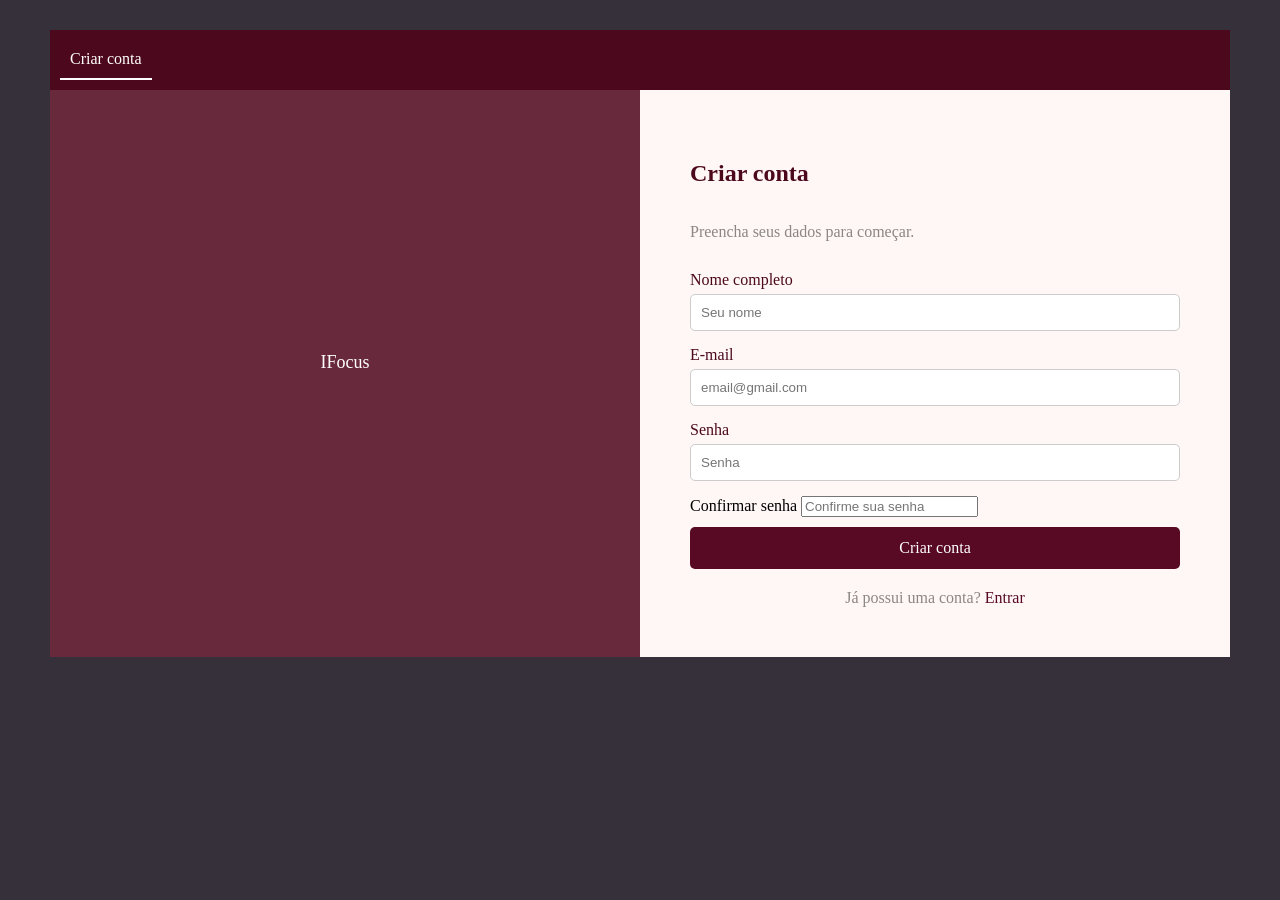
==== cadastro.html @ c6f58020 "a" ====
<!DOCTYPE html>
<html lang="pt-BR">
    <head>
        <meta charset="UTF-8">
        <meta
            name="viewport"
            content="width=device-width, initial-scale=1.0"
        >
        <title>| IFocus |</title>
        <link rel="stylesheet" href="style.css">
    </head>
    <body>
        <div class="pag_principal">
            <!-- MENU -->
            <nav class="menu">

                <a href="cadastro.html" class="index">

                    Criar conta

                </a>
                
            </nav>

            <!-- CADASTRO -->

            <main class="login">

                <!-- TEXTOS -->
                <div class="textos">

                    <div class="inicio">

                        <div class="logo">
                            IFocus
                        </div>

                        <h1>
                            <!-- ESCREVER -->
                        </h1>

                        <p>
                            <!-- ESCREVER -->
                        </p>

                    </div>
                </div>
                <!-- FORMULÁRIO -->
                <div class="formulario">
                    <h2>
                        Criar conta
                    </h2>

                    <p class="subtitulo">
                        Preencha seus dados para começar.
                    </p>

                    <!-- NOME -->
                    <div class="campo">

                        <label>
                            Nome completo
                        </label>
                        <input
                            type="text"
                            placeholder="Seu nome"
                        >
                    </div>
                    <!-- EMAIL -->

                    <div class="campo">
                        <label>
                            E-mail
                        </label>
                        <input
                            type="email"
                            placeholder="email@gmail.com"
                        >
                    </div>
                    <!-- SENHA -->
                    <div class="campo">

                        <label>
                            Senha
                        </label>
                        <input
                            type="password"
                            placeholder="Senha"
                        >
                    </div>
                    <!-- CONFIRMAR SENHA -->
                    <div class="confirmar_senha">
                        <label>
                            Confirmar senha
                        </label>
                        <input
                            type="password"
                            placeholder="Confirme sua senha"
                        >
                    </div>
                    <!-- BOTÃO -->
                    <a
                        href="inicio.html"
                        class="botao_login"
                    >
                        Criar conta
                    </a>

                    <!-- TROCAR DE CONTA -->
                    <div class="trocar_conta">
                        Já possui uma conta?
                        <a href="entrar.html">
                            Entrar
                        </a>
                    </div>
                </div>
            </main>
        </div>
    </body>
</html>
---- style.css ----
/*CONFIGURAÇÕES GERAIS*/
* {
  box-sizing: border-box;
  }

  body {
    margin: 0;
    background-color: #36303B;
}

/*PÁGINA PRINCIPAL*/
.pag_principal {
    max-width: 1180px;
    margin: 30px auto;
    background-color: #FFF6F6;
}


/*BARRA SUPERIOR*/
.navegador {
    background-color: #36303B;
    padding: 12px;
    display: flex;
    align-items: center;
}

/*MENU*/
.menu {
    background-color: #4C091D;
    display: flex;
    padding: 10px;
    gap: 10px;
}

.menu a {
    color: white;
    text-decoration: none;
    padding: 10px;
}

.menu a:hover {
    background-color: #580A25;
}

/* PÁGINA ATUAL */
.menu .index {
    border-bottom: 2px solid white;
}

/*LOGIN E CADASTRO*/
.login {
    display: flex;
    min-height: 560px;
}

/*LADO DOS TEXTOS*/
.textos {
    width: 50%;
    background-color: #68293C;
    color: white;
    display: flex;
    align-items: center;
    justify-content: center;
    padding: 40px;
}

.inicio {
    max-width: 350px;
}

/* LOGO */
.logo {
    font-size: 18px;
    margin-bottom: 20px;
}

/* TÍTULO */
.inicio h1 {
    font-size: 34px;
}

/* PARÁGRAFO */
.inicio p {
    line-height: 1.6;
}

/*FORMULÁRIO*/
.formulario {
    width: 50%;
    padding: 50px;
    display: flex;
    flex-direction: column;
    justify-content: center;
}

.formulario h2 {
    color: #4C091D;
}

.subtitulo {
    color: #8B8782;
    margin-bottom: 30px;
}

/*CAMPOS DO FORMULÁRIO*/
.campo {
    margin-bottom: 15px;
}

.campo label {
    display: block;
    margin-bottom: 5px;
    color: #4C091D;
}

.campo input {
    width: 100%;
    padding: 10px;
    border: 1px solid #ccc;
    border-radius: 5px;

}

/*BOTÃO LOGIN*/
.botao_login {
    background-color: #580A25;
    color: white;
    border: none;
    padding: 12px;
    border-radius: 5px;
    text-align: center;
    text-decoration: none;
    cursor: pointer;
    margin-top: 10px;
}
.botao_login:hover {
    background-color: #4C091D;
}

/*TROCAR DE CONTA*/
.trocar_conta {
    margin-top: 20px;
    color: #8B8782;
    text-align: center;
}
.trocar_conta a {
    color: #580A25;
    text-decoration: none;
}

/*HERO*/
.cabeca {
    background-color: #4C091D;
    color: white;
    padding: 50px;
}
.cabeca a{
    margin-top: 5%;
    margin-left: 90%;
    color: white;
    text-decoration: none;
}



.titulo_inferior {
    font-size: 13px;
    margin-bottom: 10px
}

.cabeca h1 {
    font-size: 32px;
}

.cabeca p {
    line-height: 1.6;
}


/*CONTEÚDO GERAL*/

.conteudo{
    padding: 40px;
}

.titulo {
    color: #4C091D;
}

.descricao {
    color: #555;
    line-height: 1.6;
}

/*FOOTER*/

.site-footer {
    background-color: #68293C;
    color: white;
    padding: 30px;
    display: flex;
}

.site-footer a {
    color: white;
    text-decoration: none;
}

.col1{
    margin-left: 5%;
}

.col2{
    margin-left: 25%;
    margin-top: 5%;
}


/*DICAS E MÉTODOS*/
.area_metodo{
    display: grid;
    grid-template-columns: 1fr 1fr;
    gap: 20px;
}

.area_conteudo {
    background-color: white;
    padding: 20px;
    border-left: 4px solid #580A25;
    border-radius: 5px;
}

.area_conteudo h3 {
    color: #4C091D;
}

.area_conteudo p {
    color: #555;
    line-height: 1.5;
}

/*COMENTÁRIOS*/
.area_comentario {
    background-color: white;
    padding: 20px;
    margin-top: 30px;
    border: 1px solid #ccc;
    border-radius: 10px;
}

.area_comentario h4 {
    color: #4C091D;
}

/* COMENTÁRIO */

.comentario {
    display: flex;
    gap: 10px;
    padding: 15px 0;
    border-bottom: 1px solid #ddd;
}

/* FOTO / INICIAL DO USUÁRIO */

.avatar {
    width: 35px;
    height: 35px;
    background-color: #4C091D;
    color: white;
    border-radius: 50%;
    display: flex;
    align-items: center;
    justify-content: center;
}

/* TEXTO DO COMENTÁRIO */

.corpo {
    display: flex;
    flex: 1;
}

.user {
    font-weight: bold;
    color: #4C091D;
}

.texto {
    color: #555;
}

/* CAMPO PARA COMENTAR */

.comment-form {
    display: flex;
    gap: 10px;
    margin-top: 15px;
}

.comment-form input {
    display: flex;
    flex: 1;
    padding: 10px;
    border: 1px solid #ccc;
    border-radius: 5px;
}

.comment-form button {
    background-color: #580A25;
    color: white;
    border: none;
    padding: 10px 20px;
    border-radius: 5px;
    cursor: pointer;
}

/*SITES RECOMENDADOS*/
.materiais {
    display: grid;
    grid-template-columns: 1fr 1fr;
    gap: 30px;
}

.materia h3 {
    background-color: #4C091D;
    color: white;
    padding: 10px;
}

.item {
    padding: 15px 0;
    border-bottom: 1px solid #ddd;
}

.nome {
    color: #4C091D;
}

.descricao {
    color: #555;
}

/*MONITORIAS*/

.schedule-grid {
    display: grid;
    grid-template-columns: 1fr 1fr;
    gap: 20px;
}

.dia {
    background-color: white;
    padding: 20px;
    border-top: 4px solid #580A25;
    border-radius: 5px;
}

.dia h4 {
    color: #4C091D;
}

.monit {
    margin-top: 10px;
    color: #555;
}

.monit b {
    color: #4C091D;
}

/*MAPA DE MÉTODOS*/

.area_mapa {
    background-color: white;
    padding: 30px;
    border-radius: 10px;
}

.mapa_mental {
    display: flex;
    position: relative;
    width: 100%;
    height: 440px;
}

/* CENTRO DO MAPA */

.centro {
    display: flex;
    position: absolute;
    left: 50%;
    top: 50%;
    transform: translate(-50%, -50%);
    width: 120px;
    height: 120px;
    background-color: #580A25;
    color: white;
    border-radius: 50%;
    display: flex;
    align-items: center;
    justify-content: center;
}

/* CAIXAS DO MAPA */

.metodo_mapa {
    display: flex;
    position: absolute;
    width: 190px;
    background-color: #FFF6F6;
    padding: 10px;
    border: 1px solid #ccc;
    border-radius: 5px;
}

.metodo_mapa h5 {
    margin: 0 0 5px 0;
    color: #4C091D;
}

.metodo_mapa p {
    margin: 0;
    color: #555;
}

/* LINHAS DO MAPA */

.mm-line {
    position: absolute;
    height: 2px;
    background-color: #8B8782;
    transform-origin: left;
}

/*RESPONSIVIDADE*/

@media (max-width: 760px) {

/* LOGIN */

.login {
    display: flex;
    flex-direction: column;
}

.textos,
.formulario {
    width: 100%;
}

/* MENU */

.menu {
    display: flex;
    flex-wrap: wrap;
}

/* MÉTODOS */

.area_metodo {
    display: grid;
    grid-template-columns: 1fr;
}

/* SITES */

.materiais {
    display: grid;
    grid-template-columns: 1fr;
}

/* MONITORIAS */

.schedule-grid {
    grid-template-columns: 1fr;
}

/* MAPA */

.metodo_mapa {
    height: auto;
}

.metodo_mapa,
.centro {
    position: static;
    transform: none;
    width: 100%;
    margin-bottom: 15px;
    min-height: 80px;
}

.mm-line {
    display: none;
}
}

/*AGENDA*/

.body-agenda {
    margin: 0;
    height: 100%;
    overflow: hidden;
    /*
    background-color: #9b85bb;
    */
}


.lista-navbar {
    list-style-type: none;
    margin: 0;
    padding: 1.5;
    display: flex;
    justify-content: flex-end;
    gap: 5px;
}

.lista-navbar img {
    width: 27px;
    height: 27px;
    object-fit: cover;
    display: block;
}

.main-agenda {
    display: flex;
    flex-direction: row;
    height: 100vh;
}



.dias-semana {  
    background-color: #f7f1ea;
    width: 25%;
    height: 100%;
    
    
}

.calendario {
    background-color: #f7f1ea;
    width: 75%;
    height: 100%;
    
 
}

.tabela-calendario {
    display: flex;
    justify-content: center;
    font-family: Georgia, 'Times New Roman', Times, serif;
    font-size: x-large;
 
   
}

.coluna-calendario {
    padding: 30px;
}

.mes-ano-calendario {
    display: flex;
    margin: auto;
    justify-content: center;
    position: relative;
    top: 50px;
}

.container-tabela {
    display: flex;
    flex-direction: column;
    gap: 24px;
    width: 100%;

}

.dia {
    position: relative;
    display: flex;
    flex-direction: column;
    align-items: center;
    width: 100%;
    margin-top: 25px;
}

.titulo-dia-semana  {
    position: absolute;
    top: -17px;
    left: 30;
    z-index: 10;
    margin: 0;
    padding: 2px, 14px;
    font-size: 14px;
    border: 1px solid black;
    
}

.tabela-dias-semana {
    width: 80%;
    border-collapse: collapse;
    border: 2px solid black;
   
}

.tabela-dias-semana td {
    height: 38px;
    border: 1px solid black;
}

.observacoes {
    border: 2px solid black;
    width: 79%;
    height: 80px;
    background-color: #68293C;
}

.dia:nth-child(odd) table{
     background-color: #68293C;
}

.dia:nth-child(even) table{
    background-color: #FFF6F6;
}

.dia:nth-child(odd) h4{
    background-color: #68293C;
    color: white;
}

.dia:nth-child(even) h4{
    background-color: #68293C;
    color: white;
}
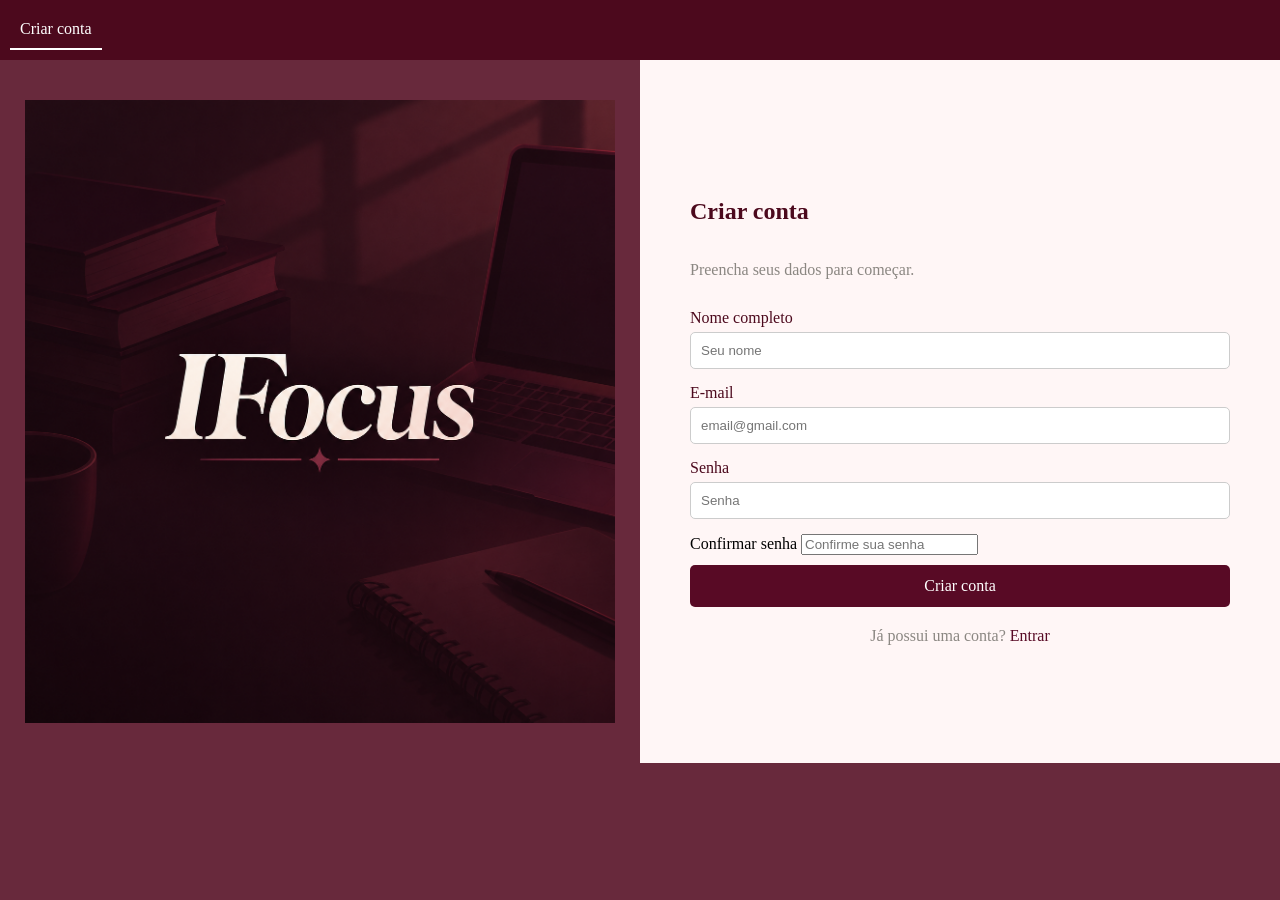
==== commit f47a6721: "logo" ====
--- a/cadastro.html
+++ b/cadastro.html
@@ -28,22 +28,7 @@
 
                 <!-- TEXTOS -->
                 <div class="textos">
-
-                    <div class="inicio">
-
-                        <div class="logo">
-                            IFocus
-                        </div>
-
-                        <h1>
-                            <!-- ESCREVER -->
-                        </h1>
-
-                        <p>
-                            <!-- ESCREVER -->
-                        </p>
-
-                    </div>
+                    <img class="logo" src="imagens/img.png" alt="a">
                 </div>
                 <!-- FORMULÁRIO -->
                 <div class="formulario">
--- a/style.css
+++ b/style.css
@@ -4,14 +4,12 @@
   }
 
   body {
-    margin: 0;
-    background-color: #36303B;
+    margin:0%;
+    background-color: #68293C;
 }
 
 /*PÁGINA PRINCIPAL*/
 .pag_principal {
-    max-width: 1180px;
-    margin: 30px auto;
     background-color: #FFF6F6;
 }
 
@@ -70,8 +68,8 @@
 
 /* LOGO */
 .logo {
-    font-size: 18px;
-    margin-bottom: 20px;
+    width:590px;
+    margin-inline-start: auto;
 }
 
 /* TÍTULO */
@@ -162,12 +160,6 @@
 }
 
 
-
-.titulo_inferior {
-    font-size: 13px;
-    margin-bottom: 10px
-}
-
 .cabeca h1 {
     font-size: 32px;
 }
@@ -224,7 +216,7 @@
 }
 
 .area_conteudo {
-    background-color: white;
+    background-color: #e2e2e2;
     padding: 20px;
     border-left: 4px solid #580A25;
     border-radius: 5px;
@@ -326,21 +318,26 @@
     background-color: #4C091D;
     color: white;
     padding: 10px;
+    
+}
+
+.icon{
+    width: 10%;
 }
 
 .item {
     padding: 15px 0;
-    border-bottom: 1px solid #ddd;
+    
 }
 
 .nome {
-    color: #4C091D;
+    display: flex;
+    align-items: center;
 }
 
 .descricao {
     color: #555;
 }
-
 /*MONITORIAS*/
 
 .schedule-grid {
@@ -372,7 +369,7 @@
 /*MAPA DE MÉTODOS*/
 
 .area_mapa {
-    background-color: white;
+    background-color: #e2e2e2;
     padding: 30px;
     border-radius: 10px;
 }
@@ -424,15 +421,6 @@
     color: #555;
 }
 
-/* LINHAS DO MAPA */
-
-.mm-line {
-    position: absolute;
-    height: 2px;
-    background-color: #8B8782;
-    transform-origin: left;
-}
-
 /*RESPONSIVIDADE*/
 
 @media (max-width: 760px) {
@@ -453,8 +441,13 @@
 
 .menu {
     display: flex;
-    flex-wrap: wrap;
-}
+
+}
+
+.canto{
+    margin-left: auto;
+}
+
 
 /* MÉTODOS */
 
@@ -463,7 +456,7 @@
     grid-template-columns: 1fr;
 }
 
-/* SITES */
+/* RECOMENDAÇÕES */
 
 .materiais {
     display: grid;
@@ -501,7 +494,7 @@
 .body-agenda {
     margin: 0;
     height: 100%;
-    overflow: hidden;
+    overflow: auto;
     /*
     background-color: #9b85bb;
     */
@@ -583,7 +576,8 @@
     flex-direction: column;
     align-items: center;
     width: 100%;
-    margin-top: 25px;
+    margin-top: 15px;
+    padding: 5px;
 }
 
 .titulo-dia-semana  {
@@ -598,17 +592,7 @@
     
 }
 
-.tabela-dias-semana {
-    width: 80%;
-    border-collapse: collapse;
-    border: 2px solid black;
-   
-}
-
-.tabela-dias-semana td {
-    height: 38px;
-    border: 1px solid black;
-}
+
 
 .observacoes {
     border: 2px solid black;
@@ -617,11 +601,12 @@
     background-color: #68293C;
 }
 
-.dia:nth-child(odd) table{
+.dia:nth-child(odd) div{
      background-color: #68293C;
-}
-
-.dia:nth-child(even) table{
+     color: white;
+}
+
+.dia:nth-child(even) div{
     background-color: #FFF6F6;
 }
 
@@ -634,3 +619,49 @@
     background-color: #68293C;
     color: white;
 }
+
+#anterior {
+    color: #68293C;
+    background-color: #FFF6F6;
+    width: auto;
+    height: 20%;
+    position: relative;
+    top: 25px;
+    left: -10px;
+}
+
+#proximo {
+    color: #68293C;
+    background-color: #FFF6F6;
+    width: auto;
+    height: 20%;
+    position: relative;
+    top: 25px;
+    left: 10px;
+}
+
+[contenteditable="true"] {
+    word-wrap: break-word;
+    overflow-wrap: break-word;
+    white-space: pre-wrap;
+    box-sizing: border-box;
+}
+
+[contenteditable="true"]:focus {
+    outline: 2px solid #68293C;
+    background-color: #f5f0ff; 
+}
+
+.tabela-calendario td.coluna-calendario {
+    cursor: pointer;
+    text-align: center;
+    vertical-align: middle;
+    transition: background-color 0.2s ease;
+}
+
+.tabela-calendario td.coluna-calendario.dia-ativo {
+    background-color: #68293C;
+    color: #ffffff;
+    border-radius: 50%; /* Torna o destaque redondo */
+    font-weight: bold;
+}
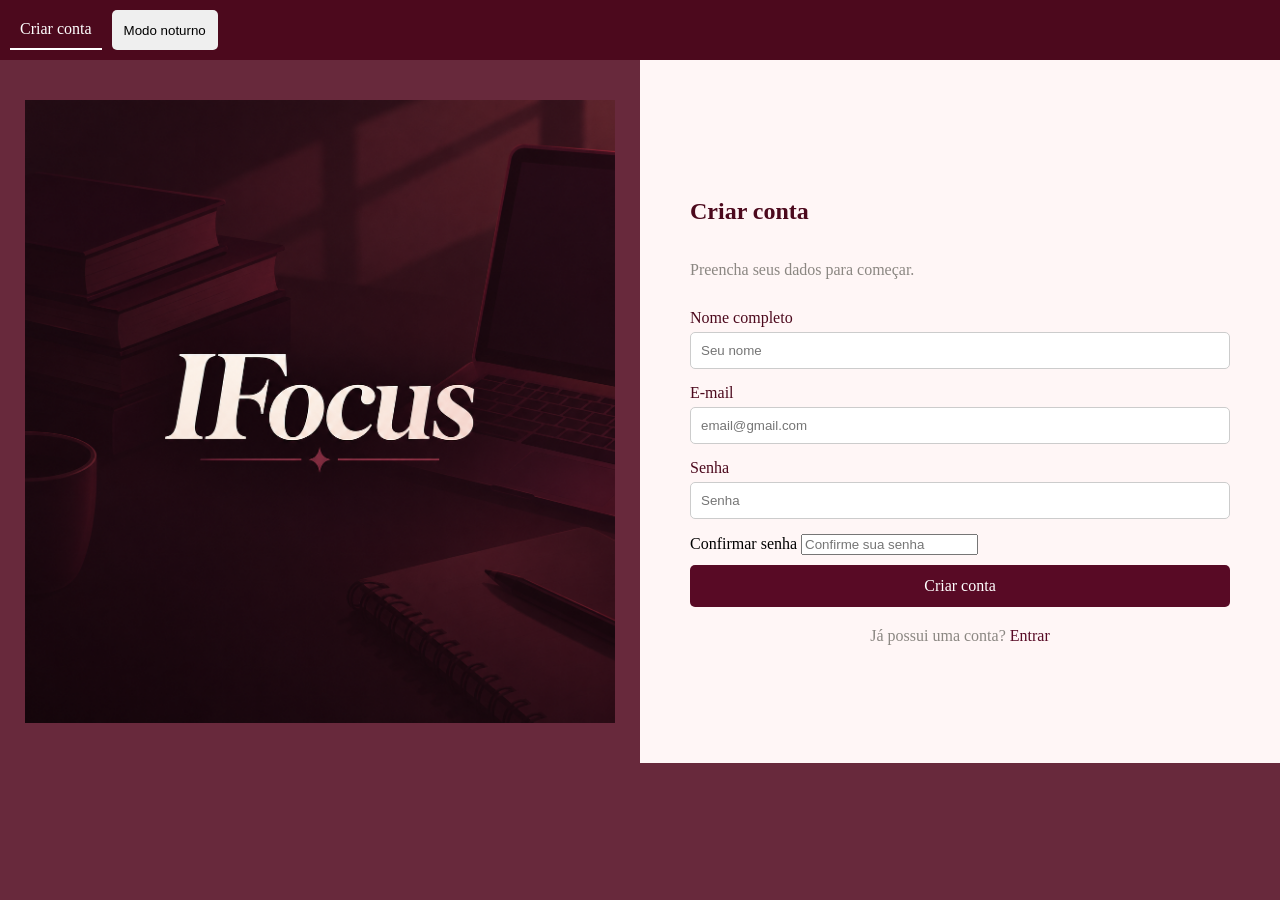
==== commit 77ce824a: "ajustes finais" ====
--- a/cadastro.html
+++ b/cadastro.html
@@ -19,6 +19,7 @@
                     Criar conta
 
                 </a>
+                <button id="botao-tema"> Modo noturno</button>
                 
             </nav>
 
@@ -101,5 +102,6 @@
                 </div>
             </main>
         </div>
+        <script src="java/modo.js"></script>
     </body>
 </html>
--- a/style.css
+++ b/style.css
@@ -38,6 +38,10 @@
 
 .menu a:hover {
     background-color: #580A25;
+}
+
+.menu a[href="entrar.html"]{
+    margin-left: auto;
 }
 
 /* PÁGINA ATUAL */
@@ -314,6 +318,12 @@
     gap: 30px;
 }
 
+.materiais a{
+    text-decoration: none;
+    color: inherit;
+    background-color: white;
+}
+
 .materia h3 {
     background-color: #4C091D;
     color: white;
@@ -346,15 +356,22 @@
     gap: 20px;
 }
 
-.dia {
+.dias {
     background-color: white;
     padding: 20px;
     border-top: 4px solid #580A25;
     border-radius: 5px;
-}
-
-.dia h4 {
-    color: #4C091D;
+    position: relative;
+    display: flex;
+    flex-direction: column;
+    align-items: center;
+    width: 100%;
+    margin-top: 15px;
+}
+
+.dias h4 {
+    background-color:  #4C091D;
+    color: white;
 }
 
 .monit {
@@ -421,6 +438,7 @@
     color: #555;
 }
 
+
 /*RESPONSIVIDADE*/
 
 @media (max-width: 760px) {
@@ -442,10 +460,6 @@
 .menu {
     display: flex;
 
-}
-
-.canto{
-    margin-left: auto;
 }
 
 
@@ -500,22 +514,6 @@
     */
 }
 
-
-.lista-navbar {
-    list-style-type: none;
-    margin: 0;
-    padding: 1.5;
-    display: flex;
-    justify-content: flex-end;
-    gap: 5px;
-}
-
-.lista-navbar img {
-    width: 27px;
-    height: 27px;
-    object-fit: cover;
-    display: block;
-}
 
 .main-agenda {
     display: flex;
@@ -665,3 +663,137 @@
     border-radius: 50%; /* Torna o destaque redondo */
     font-weight: bold;
 }
+
+/*MODO ESCURO*/
+
+body.escuro {
+    background-color: #140a0e;
+}
+
+body.escuro .pag_principal {
+    background-color: #1c1217;
+}
+
+/* Barra e menu */
+body.escuro .navegador {
+    background-color: #0f0b12;
+}
+
+body.escuro .menu {
+    background-color: #2a0610;
+}
+
+body.escuro .menu a:hover {
+    background-color: #430a1d;
+}
+
+/* Login e cadastro */
+body.escuro .textos {
+    background-color: #3a1620;
+}
+
+body.escuro .formulario h2,
+body.escuro .campo label {
+    color: #e8a0b4;
+}
+
+body.escuro .subtitulo,
+body.escuro .trocar_conta {
+    color: #a8a2a5;
+}
+
+body.escuro .trocar_conta a {
+    color: #e8a0b4;
+}
+
+body.escuro .campo input,
+body.escuro .comment-form input {
+    background-color: #2a1f25;
+    color: #eeeeee;
+    border: 1px solid #55444b;
+}
+
+/* Topo e conteúdo */
+body.escuro .cabeca {
+    background-color: #2a0610;
+}
+
+body.escuro .titulo,
+body.escuro .area_conteudo h3,
+body.escuro .area_comentario h4,
+body.escuro .user,
+body.escuro .dia h4,
+body.escuro .monit b,
+body.escuro .metodo_mapa h5 {
+    color: #e8a0b4;
+}
+
+body.escuro .descricao,
+body.escuro .area_conteudo p,
+body.escuro .texto,
+body.escuro .monit,
+body.escuro .metodo_mapa p {
+    color: #cfc8cb;
+}
+
+/* Footer */
+body.escuro .site-footer {
+    background-color: #3a1620;
+}
+
+/* Dicas e métodos */
+body.escuro .area_conteudo,
+body.escuro .area_mapa {
+    background-color: #2a1f25;
+}
+
+/* Comentários */
+body.escuro .area_comentario,
+body.escuro .dia {
+    background-color: #241a1f;
+    border-color: #55444b;
+}
+
+body.escuro .comentario {
+    border-bottom: 1px solid #3d2f36;
+}
+
+/* Mapa de métodos */
+body.escuro .metodo_mapa {
+    background-color: #1c1217;
+    border-color: #55444b;
+}
+
+/* Agenda */
+body.escuro .dias-semana,
+body.escuro .calendario {
+    background-color: #1c1217;
+}
+
+body.escuro .tabela-calendario {
+    color: #eeeeee;
+}
+
+body.escuro .dia:nth-child(even) div {
+    background-color: #2a1f25;
+    color: #eeeeee;
+}
+
+body.escuro #anterior,
+body.escuro #proximo {
+    background-color: #2a1f25;
+    color: #e8a0b4;
+}
+
+body.escuro [contenteditable="true"]:focus {
+    background-color: #2f2229;
+}
+
+/* Botão do modo noturno */
+#botao-tema {
+    cursor: pointer;
+    padding: 8px 12px;
+    border: none;
+    border-radius: 5px;
+    
+}
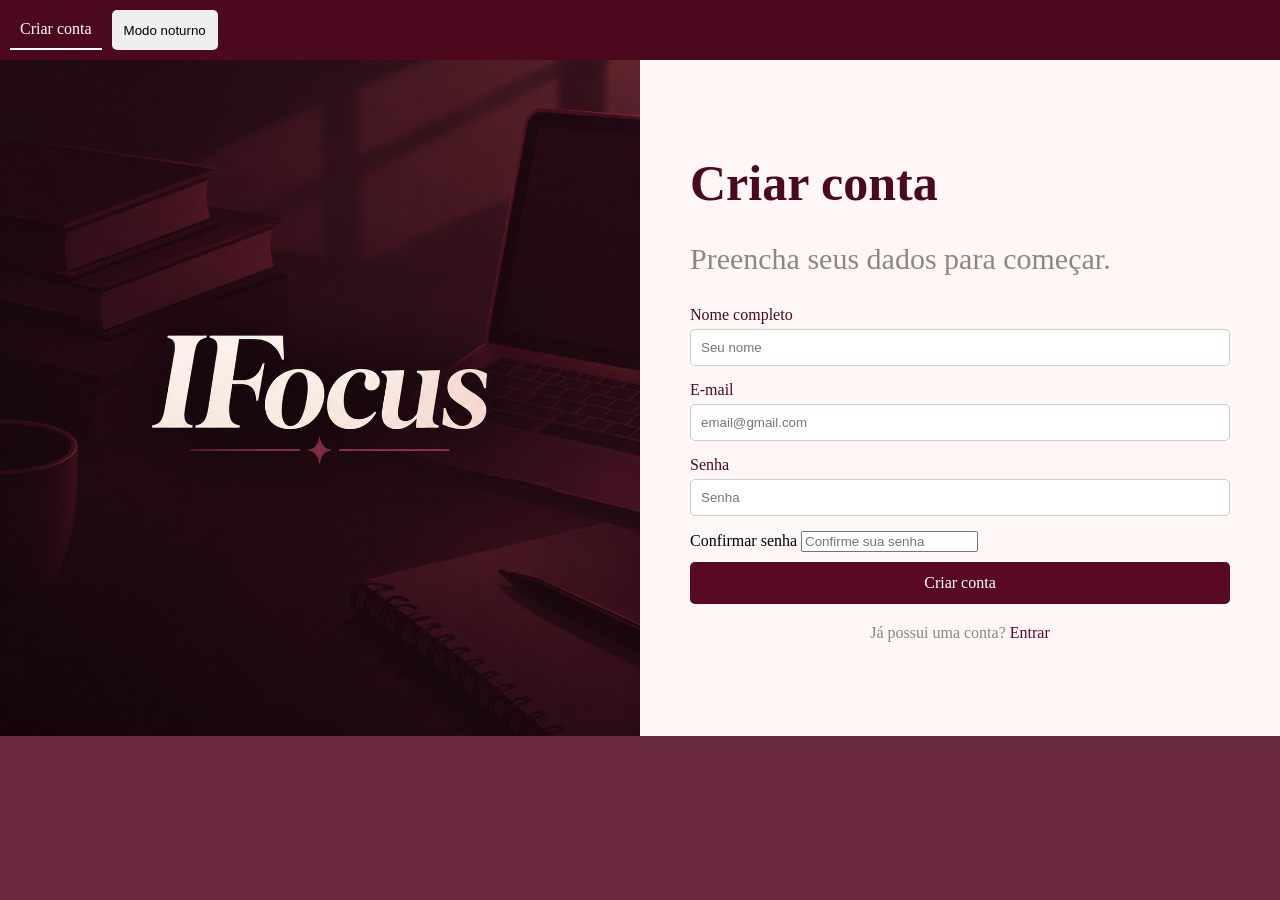
==== commit 1465d1a7: "logo" ====
--- a/cadastro.html
+++ b/cadastro.html
@@ -26,11 +26,8 @@
             <!-- CADASTRO -->
 
             <main class="login">
-
-                <!-- TEXTOS -->
-                <div class="textos">
                     <img class="logo" src="imagens/img.png" alt="a">
-                </div>
+            
                 <!-- FORMULÁRIO -->
                 <div class="formulario">
                     <h2>
--- a/style.css
+++ b/style.css
@@ -7,7 +7,10 @@
     margin:0%;
     background-color: #68293C;
 }
-
+.imgInicial{
+    width: 100%;
+    height: 400px;
+}
 /*PÁGINA PRINCIPAL*/
 .pag_principal {
     background-color: #FFF6F6;
@@ -72,7 +75,7 @@
 
 /* LOGO */
 .logo {
-    width:590px;
+    width:50%;
     margin-inline-start: auto;
 }
 
@@ -97,11 +100,14 @@
 
 .formulario h2 {
     color: #4C091D;
+    font-size: 50px;
+    margin: 0%;
 }
 
 .subtitulo {
     color: #8B8782;
     margin-bottom: 30px;
+    font-size: 30px;
 }
 
 /*CAMPOS DO FORMULÁRIO*/
@@ -182,14 +188,29 @@
 .titulo {
     color: #4C091D;
 }
-
+.textoInicial h1{
+    text-indent: 400px;
+    color: #4C091D;
+    font-size: 50px;
+}
+.textoInicial h2{
+    text-indent: 750px;
+    color: #4C091D;
+    font-size: 30px;
+}
+.textoInicial p{
+    text-indent: 520px;
+    color: #555;
+    font-size: 20px;
+}
 .descricao {
     color: #555;
     line-height: 1.6;
 }
+/* CONTAINER CARROSSEL */
+
 
 /*FOOTER*/
-
 .site-footer {
     background-color: #68293C;
     color: white;
@@ -369,7 +390,7 @@
     margin-top: 15px;
 }
 
-.dias h4 {
+.dias h2 {
     background-color:  #4C091D;
     color: white;
 }
@@ -382,6 +403,13 @@
 .monit b {
     color: #4C091D;
 }
+
+.monit td,
+.monit th{
+    color: #0f0b12;
+}
+
+
 
 /*MAPA DE MÉTODOS*/
 
